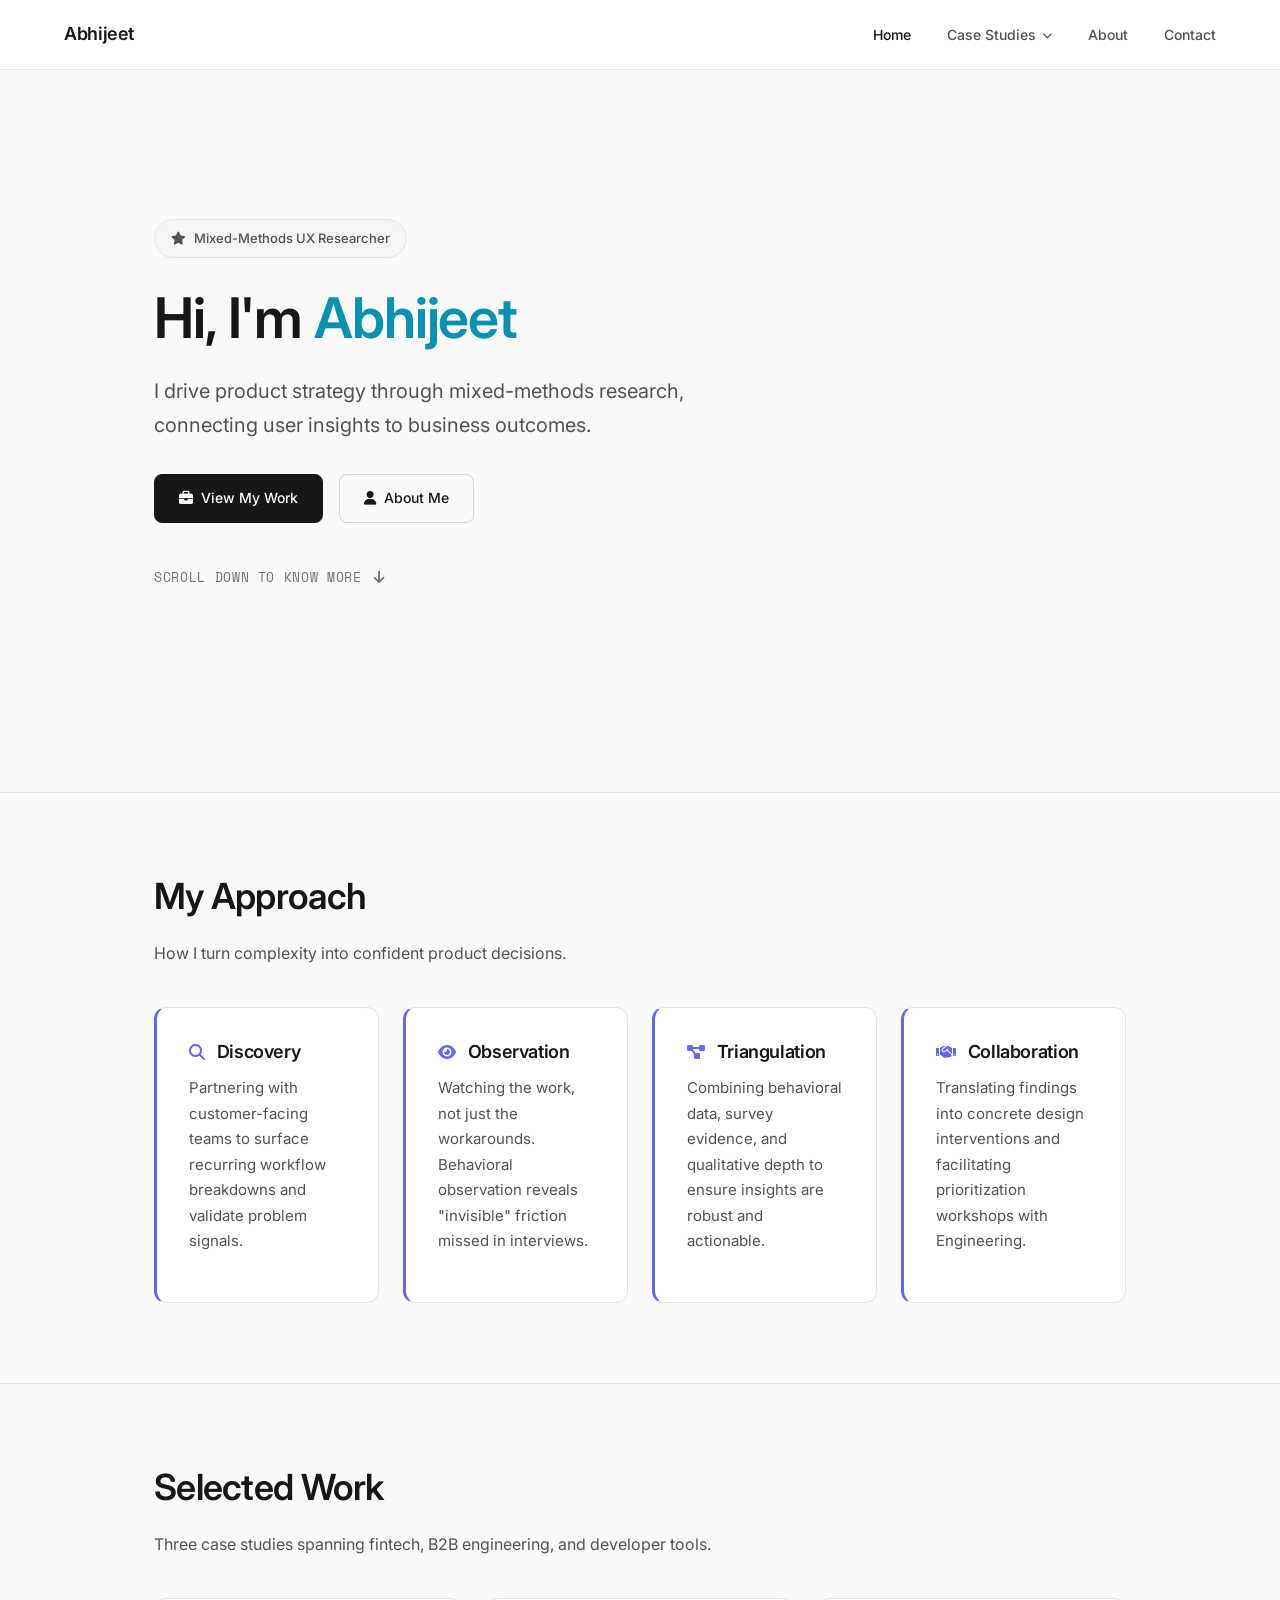
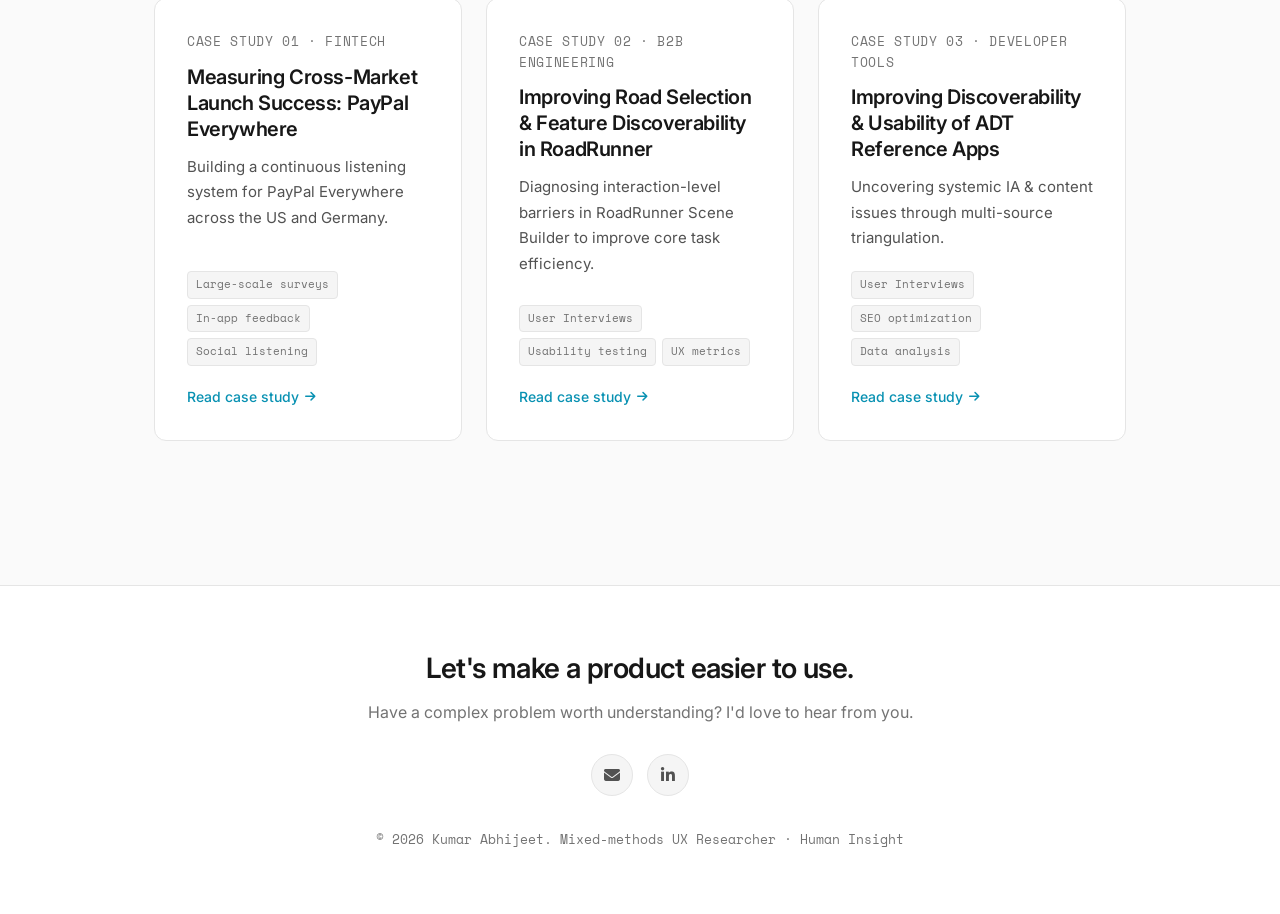
==== index.html @ 92dbcc0a "Add files via upload" ====
<!DOCTYPE html>
<html lang="en">
<head>
    <meta charset="UTF-8" />
    <meta name="viewport" content="width=device-width, initial-scale=1.0" />
    <title>Kumar Abhijeet — Mixed-Methods UX Researcher</title>
    <link rel="preconnect" href="https://fonts.googleapis.com" />
    <link rel="preconnect" href="https://fonts.gstatic.com" crossorigin />
    <link href="https://fonts.googleapis.com/css2?family=Inter:wght@300;400;500;600;700&family=Space+Mono:wght@400;700&display=swap" rel="stylesheet" />
    <link rel="stylesheet" href="https://cdnjs.cloudflare.com/ajax/libs/font-awesome/6.4.0/css/all.min.css" />
    <link rel="stylesheet" href="styles.css" />
</head>
<body>

    <!-- NAVIGATION -->
    <nav>
        <a href="index.html" class="logo">Abhijeet</a>
        <button class="nav-toggle" aria-label="Toggle navigation" onclick="document.getElementById('navLinks').classList.toggle('open')">
            <i class="fas fa-bars"></i>
        </button>
        <ul class="nav-links" id="navLinks">
            <li><a href="index.html" class="active">Home</a></li>
            <li class="nav-item">
                <a href="#" class="nav-parent">Case Studies <i class="fas fa-chevron-down"></i></a>
                <ul class="dropdown">
                    <li><a href="paypal.html"><span class="label">Case Study 01 · Fintech</span>PayPal Everywhere</a></li>
                    <li><a href="roadrunner.html"><span class="label">Case Study 02 · B2B Engineering</span>RoadRunner Scene Builder</a></li>
                    <li><a href="adt.html"><span class="label">Case Study 03 · Developer Tools</span>ADT Reference Apps</a></li>
                </ul>
            </li>
            <li><a href="about.html">About</a></li>
            <li><a href="#contact">Contact</a></li>
        </ul>
    </nav>

    <!-- HERO -->
    <section class="hero container">
        <div class="hero-content">
            <div class="hero-tag"><i class="fas fa-star"></i> Mixed-Methods UX Researcher</div>
            <h1>Hi, I'm <span style="color: var(--accent-cyan);">Abhijeet</span></h1>
            <p>I drive product strategy through mixed-methods research, connecting user insights to business outcomes.</p>
            <div class="hero-cta">
                <a href="#work" class="btn btn-primary"><i class="fas fa-briefcase"></i> View My Work</a>
                <a href="about.html" class="btn btn-secondary"><i class="fas fa-user"></i> About Me</a>
            </div>
            <a href="#approach" class="scroll-indicator">
                <span class="mono">Scroll down to know more</span>
                <i class="fas fa-arrow-down"></i>
            </a>
        </div>
    </section>

    <!-- APPROACH -->
    <section id="approach" class="section-padding section-border">
        <div class="container">
            <h2>My Approach</h2>
            <p style="max-width: 600px; margin-bottom: 2.5rem;">How I turn complexity into confident product decisions.</p>
            <div class="grid-4">
                <div class="approach-card">
                    <h3><i class="fas fa-search"></i> Discovery</h3>
                    <p>Partnering with customer-facing teams to surface recurring workflow breakdowns and validate problem signals.</p>
                </div>
                <div class="approach-card">
                    <h3><i class="fas fa-eye"></i> Observation</h3>
                    <p>Watching the work, not just the workarounds. Behavioral observation reveals "invisible" friction missed in interviews.</p>
                </div>
                <div class="approach-card">
                    <h3><i class="fas fa-project-diagram"></i> Triangulation</h3>
                    <p>Combining behavioral data, survey evidence, and qualitative depth to ensure insights are robust and actionable.</p>
                </div>
                <div class="approach-card">
                    <h3><i class="fas fa-handshake"></i> Collaboration</h3>
                    <p>Translating findings into concrete design interventions and facilitating prioritization workshops with Engineering.</p>
                </div>
            </div>
        </div>
    </section>

    <!-- SELECTED WORK -->
    <section id="work" class="section-padding section-border">
        <div class="container">
            <h2>Selected Work</h2>
            <p style="max-width: 600px;">Three case studies spanning fintech, B2B engineering, and developer tools.</p>

            <div class="case-grid">
                <a href="paypal.html" class="case-card">
                    <span class="mono">Case Study 01 · Fintech</span>
                    <h3>Measuring Cross-Market Launch Success: PayPal Everywhere</h3>
                    <p>Building a continuous listening system for PayPal Everywhere across the US and Germany.</p>
                    <div class="card-tags">
                        <span>Large-scale surveys</span>
                        <span>In-app feedback</span>
                        <span>Social listening</span>
                    </div>
                    <span class="read-more">Read case study <i class="fas fa-arrow-right"></i></span>
                </a>

                <a href="roadrunner.html" class="case-card">
                    <span class="mono">Case Study 02 · B2B Engineering</span>
                    <h3>Improving Road Selection &amp; Feature Discoverability in RoadRunner</h3>
                    <p>Diagnosing interaction-level barriers in RoadRunner Scene Builder to improve core task efficiency.</p>
                    <div class="card-tags">
                        <span>User Interviews</span>
                        <span>Usability testing</span>
                        <span>UX metrics</span>
                    </div>
                    <span class="read-more">Read case study <i class="fas fa-arrow-right"></i></span>
                </a>

                <a href="adt.html" class="case-card">
                    <span class="mono">Case Study 03 · Developer Tools</span>
                    <h3>Improving Discoverability &amp; Usability of ADT Reference Apps</h3>
                    <p>Uncovering systemic IA &amp; content issues through multi-source triangulation.</p>
                    <div class="card-tags">
                        <span>User Interviews</span>
                        <span>SEO optimization</span>
                        <span>Data analysis</span>
                    </div>
                    <span class="read-more">Read case study <i class="fas fa-arrow-right"></i></span>
                </a>
            </div>
        </div>
    </section>

    <!-- FOOTER -->
    <footer id="contact">
        <div class="container">
            <h2>Let's make a product easier to use.</h2>
            <p>Have a complex problem worth understanding? I'd love to hear from you.</p>
            <div class="social-links">
                <a href="mailto:krabhijeet.brn@gmail.com" title="Email"><i class="fas fa-envelope"></i></a>
                <a href="https://www.linkedin.com/in/kumar-abhijeet-6a80bb18b/" title="LinkedIn" target="_blank" rel="noopener noreferrer"><i class="fab fa-linkedin-in"></i></a>
            </div>
            <div class="footer-bottom">
                <p>&copy; 2026 Kumar Abhijeet. Mixed-methods UX Researcher · Human Insight</p>
            </div>
        </div>
    </footer>

</body>
</html>
---- styles.css ----
/* ============================================================
   KUMAR ABHIJEET — PORTFOLIO STYLESHEET
   ============================================================
   Table of contents:
   1.  Design tokens (CSS variables)
   2.  Reset & base
   3.  Typography
   4.  Navigation (with dropdown)
   5.  Layout containers
   6.  Hero (home page)
   7.  Page & case heroes
   8.  Case study cards (home)
   9.  Approach cards
   10. Grids
   11. Case study content (cards, tables, impact, etc.)
   12. Case study images
   13. Footer
   14. Responsive
   ============================================================ */


/* ============================================================
   1. DESIGN TOKENS
   ============================================================ */
:root {
    --bg-primary: #fafafa;
    --bg-secondary: #ffffff;
    --bg-tertiary: #f5f5f5;
    --border-color: #e5e5e5;
    --border-strong: #d4d4d4;

    --text-primary: #171717;
    --text-secondary: #525252;
    --text-tertiary: #737373;
    --text-muted: #a3a3a3;

    --accent-cyan: #0891b2;
    --accent-indigo: #6366f1;
    --accent-pink: #ec4899;
    --accent-green: #10b981;
    --accent-amber: #f59e0b;
    --accent-red: #ef4444;

    --font-sans: 'Inter', -apple-system, BlinkMacSystemFont, 'Segoe UI', sans-serif;
    --font-mono: 'Space Mono', 'Courier New', monospace;

    --radius-sm: 4px;
    --radius-md: 8px;
    --radius-lg: 12px;
}


/* ============================================================
   2. RESET & BASE
   ============================================================ */
* { margin: 0; padding: 0; box-sizing: border-box; }
html { scroll-behavior: smooth; }

body {
    font-family: var(--font-sans);
    background-color: var(--bg-primary);
    color: var(--text-primary);
    line-height: 1.6;
    -webkit-font-smoothing: antialiased;
    -moz-osx-font-smoothing: grayscale;
}


/* ============================================================
   3. TYPOGRAPHY
   ============================================================ */
h1, h2, h3, h4 {
    font-weight: 600;
    line-height: 1.3;
    color: var(--text-primary);
    letter-spacing: -0.02em;
}
h1 { font-size: clamp(2.5rem, 5vw, 3.5rem); margin-bottom: 1.5rem; }
h2 { font-size: clamp(1.75rem, 3vw, 2.25rem); margin-bottom: 1.25rem; }
h3 { font-size: 1.375rem; margin: 2rem 0 1rem; }
h4 { font-size: 1.125rem; margin-bottom: 0.75rem; }

p {
    color: var(--text-secondary);
    margin-bottom: 1rem;
    line-height: 1.7;
}
a {
    color: var(--accent-cyan);
    text-decoration: none;
}
a:hover { text-decoration: underline; }

.mono {
    font-family: var(--font-mono);
    font-size: 0.8125rem;
    letter-spacing: 0.05em;
    text-transform: uppercase;
    color: var(--text-tertiary);
}


/* ============================================================
   4. NAVIGATION
   ============================================================ */
nav {
    position: fixed;
    top: 0;
    width: 100%;
    padding: 1.25rem 5%;
    background: rgba(255, 255, 255, 0.92);
    backdrop-filter: blur(10px);
    -webkit-backdrop-filter: blur(10px);
    border-bottom: 1px solid var(--border-color);
    z-index: 1000;
    display: flex;
    justify-content: space-between;
    align-items: center;
}

.logo {
    font-family: var(--font-sans);
    font-size: 1.125rem;
    font-weight: 600;
    color: var(--text-primary);
    text-decoration: none;
    letter-spacing: -0.02em;
    z-index: 1001;
}

.nav-links {
    display: flex;
    gap: 2.25rem;
    list-style: none;
    align-items: center;
}

.nav-links > li > a {
    color: var(--text-secondary);
    font-size: 0.875rem;
    font-weight: 500;
    text-decoration: none;
    transition: color 0.2s;
    display: inline-flex;
    align-items: center;
    gap: 0.375rem;
}
.nav-links > li > a:hover { color: var(--text-primary); }
.nav-links > li > a.active { color: var(--text-primary); }

/* ---- Dropdown ---- */
.nav-item { position: relative; }

.nav-item > a i.fa-chevron-down {
    font-size: 0.625rem;
    transition: transform 0.2s;
}
.nav-item:hover > a i.fa-chevron-down { transform: rotate(180deg); }

.dropdown {
    position: absolute;
    top: 100%;
    left: 50%;
    transform: translateX(-50%) translateY(6px);
    min-width: 260px;
    background: var(--bg-secondary);
    border: 1px solid var(--border-color);
    border-radius: var(--radius-md);
    box-shadow: 0 12px 32px rgba(0, 0, 0, 0.08);
    padding: 0.5rem;
    list-style: none;
    opacity: 0;
    visibility: hidden;
    transition: opacity 0.18s ease, transform 0.18s ease, visibility 0.18s;
    margin-top: 0.75rem;
}

/* invisible hover bridge so the dropdown doesn't close in the gap */
.dropdown::before {
    content: "";
    position: absolute;
    top: -12px;
    left: 0;
    right: 0;
    height: 12px;
}

.nav-item:hover .dropdown,
.nav-item:focus-within .dropdown {
    opacity: 1;
    visibility: visible;
    transform: translateX(-50%) translateY(0);
}

.dropdown li { list-style: none; }

.dropdown a {
    display: block;
    padding: 0.625rem 0.875rem;
    font-size: 0.875rem;
    color: var(--text-secondary);
    border-radius: var(--radius-sm);
    text-decoration: none;
    transition: all 0.15s;
    font-weight: 500;
}
.dropdown a:hover {
    background: var(--bg-tertiary);
    color: var(--text-primary);
    text-decoration: none;
}

.dropdown a .label {
    font-family: var(--font-mono);
    font-size: 0.6875rem;
    color: var(--text-tertiary);
    text-transform: uppercase;
    letter-spacing: 0.05em;
    display: block;
    margin-bottom: 0.125rem;
    font-weight: 400;
}

/* ---- Mobile toggle ---- */
.nav-toggle {
    display: none;
    background: none;
    border: none;
    font-size: 1.25rem;
    color: var(--text-primary);
    cursor: pointer;
    padding: 0.5rem;
    z-index: 1001;
}


/* ============================================================
   5. LAYOUT CONTAINERS
   ============================================================ */
.container {
    max-width: 1100px;
    margin: 0 auto;
    padding: 0 5%;
}
.section-padding { padding: 5rem 0; }
.section-border { border-top: 1px solid var(--border-color); }


/* ============================================================
   6. HERO (HOME PAGE)
   ============================================================ */
.hero {
    min-height: 88vh;
    display: flex;
    align-items: center;
    padding-top: 3rem;
    padding-bottom: 2rem;
}
.hero-content { max-width: 800px; }

.hero-tag {
    display: inline-flex;
    align-items: center;
    gap: 0.5rem;
    padding: 0.5rem 1rem;
    background: var(--bg-tertiary);
    border: 1px solid var(--border-color);
    border-radius: 100px;
    color: var(--text-secondary);
    margin-bottom: 1.5rem;
    font-size: 0.8125rem;
    font-weight: 500;
}

.hero h1 { margin-bottom: 1.25rem; font-weight: 600; }
.hero p {
    font-size: 1.25rem;
    max-width: 600px;
    margin-bottom: 2rem;
    color: var(--text-secondary);
}
.hero-cta { display: flex; gap: 1rem; flex-wrap: wrap; }

/* ---- Buttons ---- */
.btn {
    padding: 0.75rem 1.5rem;
    border-radius: var(--radius-md);
    font-weight: 500;
    font-size: 0.875rem;
    transition: all 0.2s;
    display: inline-flex;
    align-items: center;
    gap: 0.5rem;
    border: 1px solid transparent;
    cursor: pointer;
    text-decoration: none;
}
.btn-primary {
    background: var(--text-primary);
    color: var(--bg-secondary);
    border-color: var(--text-primary);
}
.btn-primary:hover { opacity: 0.9; text-decoration: none; }
.btn-secondary {
    background: transparent;
    color: var(--text-primary);
    border-color: var(--border-strong);
}
.btn-secondary:hover { border-color: var(--text-primary); text-decoration: none; }

/* ---- Scroll indicator ---- */
.scroll-indicator {
    margin-top: 2.75rem;
    display: inline-flex;
    align-items: center;
    gap: 0.75rem;
    cursor: pointer;
    transition: opacity 0.2s;
    border: none;
    background: transparent;
    padding: 0;
    font: inherit;
    text-decoration: none;
}
.scroll-indicator:hover { opacity: 0.7; text-decoration: none; }
.scroll-indicator .mono { color: var(--text-tertiary); font-size: 0.8125rem; }
.scroll-indicator i {
    color: var(--text-tertiary);
    font-size: 0.875rem;
    animation: bounce-down 2s ease-in-out infinite;
}
@keyframes bounce-down {
    0%, 100% { transform: translateY(0); }
    50% { transform: translateY(6px); }
}


/* ============================================================
   7. PAGE & CASE HEROES
   ============================================================ */
.page-hero {
    padding: 8rem 0 3rem;
    border-bottom: 1px solid var(--border-color);
}
.page-hero .mono { color: var(--text-tertiary); margin-bottom: 1rem; display: block; }
.page-hero h1 { margin-bottom: 1rem; font-weight: 600; }
.page-hero p {
    font-size: 1.1875rem;
    max-width: 700px;
    margin-bottom: 0;
    color: var(--text-secondary);
}

.case-hero {
    padding: 7rem 0 3.5rem;
    border-bottom: 1px solid var(--border-color);
    margin-bottom: 3rem;
}
.case-hero .mono { color: var(--text-tertiary); margin-bottom: 1rem; display: block; }
.case-hero h1 { margin-bottom: 1rem; font-weight: 600; }
.case-hero p {
    font-size: 1.1875rem;
    max-width: 700px;
    margin-bottom: 2rem;
    color: var(--text-secondary);
}

.meta-bar {
    display: flex;
    gap: 2.5rem;
    flex-wrap: wrap;
    padding: 1.25rem;
    background: var(--bg-secondary);
    border: 1px solid var(--border-color);
    border-radius: var(--radius-md);
}
.meta-item { display: flex; flex-direction: column; gap: 0.25rem; }
.meta-item .label {
    font-family: var(--font-mono);
    font-size: 0.75rem;
    color: var(--text-tertiary);
    text-transform: uppercase;
}
.meta-item .value {
    font-size: 0.9375rem;
    font-weight: 600;
    color: var(--text-primary);
}

/* ---- Back link ---- */
.back-link {
    display: inline-flex;
    align-items: center;
    gap: 0.5rem;
    font-size: 0.875rem;
    color: var(--text-tertiary);
    text-decoration: none;
    margin-bottom: 1.5rem;
    transition: color 0.2s;
}
.back-link:hover { color: var(--accent-cyan); text-decoration: none; }
.back-link i { font-size: 0.75rem; transition: transform 0.2s; }
.back-link:hover i { transform: translateX(-3px); }

/* ---- Launch snapshot media (inside case heroes) ---- */
.hero-media {
    display: grid;
    grid-template-columns: 0.8fr 1.5fr 0.8fr;
    gap: 1rem;
    margin-top: 2.5rem;
}
.hero-media__tile {
    display: flex;
    flex-direction: column;
    margin: 0;
    background: var(--bg-secondary);
    border: 1px solid var(--border-color);
    border-radius: var(--radius-lg);
    overflow: hidden;
}
.hero-media__frame {
    flex: 1;
    display: flex;
    align-items: center;
    justify-content: center;
    padding: 1rem;
    min-height: 180px;
}
.hero-media__frame img {
    display: block;
    width: auto;
    height: auto;
    max-width: 100%;
    max-height: 180px;
    object-fit: contain;
}
.hero-media__tile figcaption {
    padding: 0.625rem 1rem;
    font-family: var(--font-mono);
    font-size: 0.75rem;
    color: var(--text-tertiary);
    border-top: 1px solid var(--border-color);
    background: var(--bg-tertiary);
    line-height: 1.5;
    letter-spacing: 0.02em;
}


/* ============================================================
   8. CASE STUDY CARDS (HOME PAGE)
   ============================================================ */
.case-grid {
    display: grid;
    grid-template-columns: repeat(auto-fit, minmax(300px, 1fr));
    gap: 1.5rem;
    margin-top: 2.5rem;
}

.case-card {
    background: var(--bg-secondary);
    border: 1px solid var(--border-color);
    border-radius: var(--radius-lg);
    padding: 2rem;
    text-decoration: none;
    color: inherit;
    transition: all 0.22s ease;
    display: flex;
    flex-direction: column;
    height: 100%;
}
.case-card:hover {
    border-color: var(--accent-cyan);
    transform: translateY(-3px);
    text-decoration: none;
    box-shadow: 0 12px 32px rgba(0, 0, 0, 0.06);
}
.case-card .mono {
    color: var(--text-tertiary);
    margin-bottom: 0.75rem;
    display: block;
}
.case-card h3 {
    margin: 0 0 0.75rem 0;
    font-size: 1.25rem;
    color: var(--text-primary);
    font-weight: 600;
}
.case-card p {
    font-size: 0.9375rem;
    color: var(--text-secondary);
    margin-bottom: 1.25rem;
    flex-grow: 1;
}

.case-card .card-tags {
    display: flex;
    flex-wrap: wrap;
    gap: 0.375rem;
    margin-bottom: 1.25rem;
}
.case-card .card-tags span {
    font-family: var(--font-mono);
    font-size: 0.6875rem;
    color: var(--text-tertiary);
    background: var(--bg-tertiary);
    border: 1px solid var(--border-color);
    border-radius: var(--radius-sm);
    padding: 0.25rem 0.5rem;
}

.case-card .read-more {
    color: var(--accent-cyan);
    font-size: 0.875rem;
    font-weight: 500;
    display: inline-flex;
    align-items: center;
    gap: 0.375rem;
}
.case-card .read-more i {
    font-size: 0.75rem;
    transition: transform 0.2s;
}
.case-card:hover .read-more i { transform: translateX(4px); }


/* ============================================================
   9. APPROACH CARDS
   ============================================================ */
.approach-card {
    background: var(--bg-secondary);
    border: 1px solid var(--border-color);
    border-radius: var(--radius-lg);
    padding: 2rem;
    border-left: 3px solid var(--accent-indigo);
}
.approach-card h3 {
    font-size: 1.125rem;
    margin: 0 0 0.75rem 0;
    display: flex;
    align-items: center;
    gap: 0.75rem;
}
.approach-card h3 i { color: var(--accent-indigo); font-size: 1rem; }
.approach-card p { font-size: 0.9375rem; }


/* ============================================================
   10. GRIDS
   ============================================================ */
.grid-4 {
    display: grid;
    grid-template-columns: repeat(auto-fit, minmax(220px, 1fr));
    gap: 1.5rem;
}

/* Fixed 2x2 grid — for four-item blocks that must stay balanced
   (auto-fit grids drop to 3 columns mid-width and orphan the 4th card) */
.grid-2x2 {
    display: grid;
    grid-template-columns: repeat(2, minmax(0, 1fr));
    gap: 1.5rem;
}
.grid-3 {
    display: grid;
    grid-template-columns: repeat(auto-fit, minmax(280px, 1fr));
    gap: 1.5rem;
}
.grid-2 {
    display: grid;
    grid-template-columns: repeat(auto-fit, minmax(300px, 1fr));
    gap: 1.5rem;
}


/* ============================================================
   11. CASE STUDY CONTENT
   ============================================================ */
.case-content { padding: 3rem 0; }
.case-section { margin-bottom: 4.5rem; }

.case-section h2 {
    display: flex;
    align-items: center;
    gap: 0.875rem;
    font-weight: 600;
}
.case-section h2 i { color: var(--accent-cyan); font-size: 1.375rem; }

/* ---- Tags ---- */
.tags { display: flex; gap: 0.5rem; flex-wrap: wrap; margin: 1.25rem 0; }
.tag {
    padding: 0.375rem 0.75rem;
    background: var(--bg-tertiary);
    border: 1px solid var(--border-color);
    border-radius: var(--radius-sm);
    font-family: var(--font-mono);
    font-size: 0.75rem;
    color: var(--text-secondary);
}

/* ---- Cards ---- */
.card {
    background: var(--bg-secondary);
    border: 1px solid var(--border-color);
    border-radius: var(--radius-lg);
    padding: 1.75rem;
    transition: transform 0.2s, border-color 0.2s;
}
.card:hover { border-color: var(--border-strong); }
.card h4 {
    color: var(--accent-cyan);
    display: flex;
    align-items: center;
    gap: 0.5rem;
    font-weight: 600;
    margin-bottom: 0.875rem;
}
.card h4 i { font-size: 0.875rem; }
.card ul { padding-left: 1.25rem; color: var(--text-secondary); font-size: 0.9375rem; }
.card li { margin-bottom: 0.5rem; }

/* ---- Highlight card ---- */
.highlight-card {
    background: linear-gradient(135deg, rgba(8, 145, 178, 0.03), rgba(99, 102, 241, 0.03));
    border: 1px solid var(--border-color);
    border-radius: var(--radius-lg);
    padding: 1.75rem;
    margin: 1.75rem 0;
}
.highlight-card h4 { color: var(--accent-amber); font-weight: 600; }

/* ---- Process flow ---- */
.process-flow {
    display: grid;
    grid-template-columns: repeat(auto-fit, minmax(220px, 1fr));
    gap: 1.25rem;
    margin: 1.75rem 0;
}
.process-step {
    background: var(--bg-secondary);
    border: 1px solid var(--border-color);
    border-radius: var(--radius-lg);
    padding: 1.75rem;
    text-align: center;
}
.process-step i {
    font-size: 1.375rem;
    color: var(--accent-indigo);
    margin-bottom: 0.875rem;
    display: block;
}
.process-step h4 {
    color: var(--text-primary);
    margin-bottom: 0.5rem;
    font-weight: 600;
    font-size: 1rem;
}
.process-step p {
    font-size: 0.875rem;
    color: var(--text-tertiary);
    margin: 0;
    line-height: 1.6;
}

/* ---- Tables ---- */
.table-wrapper {
    overflow-x: auto;
    margin: 1.75rem 0;
    border-radius: var(--radius-md);
    border: 1px solid var(--border-color);
    background: var(--bg-secondary);
}
table { width: 100%; border-collapse: collapse; min-width: 600px; }
th {
    background: var(--bg-tertiary);
    color: var(--text-primary);
    padding: 1rem;
    text-align: left;
    font-weight: 600;
    font-size: 0.8125rem;
    border-bottom: 1px solid var(--border-color);
    text-transform: uppercase;
    letter-spacing: 0.025em;
}
td {
    padding: 1rem;
    border-bottom: 1px solid var(--border-color);
    color: var(--text-secondary);
    vertical-align: top;
    font-size: 0.9375rem;
}
tr:last-child td { border-bottom: none; }
tr:hover td { background: var(--bg-tertiary); }

/* ---- Metric pills ---- */
.metric-change {
    display: inline-flex;
    align-items: center;
    gap: 0.375rem;
    padding: 0.25rem 0.625rem;
    border-radius: 4px;
    font-family: var(--font-mono);
    font-size: 0.75rem;
    font-weight: 600;
}
.metric-up { background: rgba(16, 185, 129, 0.1); color: var(--accent-green); }
.metric-down { background: rgba(239, 68, 68, 0.1); color: var(--accent-red); }
.metric-neutral { background: rgba(99, 102, 241, 0.1); color: var(--accent-indigo); }

/* ---- Cross-market panels (chart + metric insights per market) ---- */
.market-compare {
    display: grid;
    grid-template-columns: repeat(auto-fit, minmax(320px, 1fr));
    gap: 1.5rem;
    margin-top: 2rem;
}
.market-panel {
    display: flex;
    flex-direction: column;
    background: var(--bg-secondary);
    border: 1px solid var(--border-color);
    border-radius: var(--radius-lg);
    overflow: hidden;
    transition: border-color 0.2s;
}
.market-panel:hover { border-color: var(--border-strong); }

.market-panel__head {
    display: flex;
    align-items: center;
    gap: 0.5rem;
    padding: 0.875rem 1.25rem;
    background: var(--bg-tertiary);
    border-bottom: 1px solid var(--border-color);
    font-family: var(--font-mono);
    font-size: 0.75rem;
    font-weight: 600;
    text-transform: uppercase;
    letter-spacing: 0.05em;
    color: var(--text-primary);
}
.market-panel__head i { color: var(--accent-cyan); }

.market-panel .case-image {
    margin: 0;
    border: none;
    border-radius: 0;
    border-bottom: 1px solid var(--border-color);
    background: var(--bg-tertiary);
}

.market-metrics {
    list-style: none;
    margin: 0;
    padding: 0.375rem 1.25rem 0.75rem;
}
.market-metrics li {
    display: grid;
    grid-template-columns: 1fr auto;
    align-items: center;
    gap: 0.25rem 0.75rem;
    padding: 0.875rem 0;
    border-bottom: 1px solid var(--border-color);
}
.market-metrics li:last-child { border-bottom: none; }
.market-metrics__name {
    font-size: 0.9375rem;
    font-weight: 600;
    color: var(--text-primary);
}
.market-metrics__delta {
    grid-column: 1 / -1;
    font-family: var(--font-mono);
    font-size: 0.75rem;
    color: var(--text-tertiary);
    letter-spacing: 0.02em;
}

/* Methodology note shown under the cross-market panels */
.market-note {
    margin-top: 1.25rem;
    padding: 0.875rem 1.125rem;
    background: var(--bg-tertiary);
    border: 1px solid var(--border-color);
    border-left: 3px solid var(--accent-indigo);
    border-radius: var(--radius-sm);
    font-size: 0.8125rem;
    line-height: 1.7;
    color: var(--text-secondary);
}
.market-note strong { color: var(--text-primary); }
.market-note em { font-style: normal; font-weight: 600; color: var(--text-primary); }

/* ---- Priority badges ---- */
.priority-badge {
    display: inline-block;
    padding: 0.25rem 0.625rem;
    border-radius: 4px;
    font-family: var(--font-mono);
    font-weight: 600;
    font-size: 0.75rem;
}
.p0 { background: rgba(239, 68, 68, 0.12); color: var(--accent-red); }
.p1 { background: rgba(245, 158, 11, 0.12); color: var(--accent-amber); }
.p2 { background: rgba(99, 102, 241, 0.12); color: var(--accent-indigo); }

/* ---- Before / After ---- */
.before-after {
    display: grid;
    grid-template-columns: 1fr 1fr;
    gap: 1.25rem;
    margin: 1.75rem 0;
}
.ba-item {
    background: var(--bg-secondary);
    border: 1px solid var(--border-color);
    border-radius: var(--radius-lg);
    overflow: hidden;
}
.ba-header {
    padding: 0.625rem 1.25rem;
    font-family: var(--font-mono);
    font-size: 0.75rem;
    font-weight: 600;
    text-transform: uppercase;
    letter-spacing: 0.05em;
    border-bottom: 1px solid var(--border-color);
}
.ba-header.before { color: var(--accent-red); background: rgba(239, 68, 68, 0.04); }
.ba-header.after { color: var(--accent-green); background: rgba(16, 185, 129, 0.04); }
.ba-content { padding: 1.25rem; }

/* ---- Compact insight grid (findings + evidence) ---- */
.insight-grid {
    display: grid;
    grid-template-columns: repeat(auto-fit, minmax(240px, 1fr));
    gap: 1.5rem;
    margin-top: 2rem;
}
.insight-card {
    display: flex;
    flex-direction: column;
    background: var(--bg-secondary);
    border: 1px solid var(--border-color);
    border-radius: var(--radius-lg);
    overflow: hidden;
    transition: border-color 0.2s;
}
.insight-card:hover { border-color: var(--border-strong); }

.insight-card .case-image {
    margin: 0;
    border: none;
    border-radius: 0;
    border-bottom: 1px solid var(--border-color);
    background: var(--bg-tertiary);
}
.insight-card .case-image { aspect-ratio: 3 / 2; }
.insight-card .case-image img {
    display: block;
    width: 100%;
    height: 100%;
    object-fit: contain;
}

/* Icon panel for insights without a screenshot */
.insight-card__media {
    display: flex;
    align-items: center;
    justify-content: center;
    aspect-ratio: 3 / 2;
    background: linear-gradient(135deg, rgba(8, 145, 178, 0.06), rgba(99, 102, 241, 0.06));
    border-bottom: 1px solid var(--border-color);
}
.insight-card__media i { font-size: 2rem; color: var(--accent-indigo); }

.insight-card__body {
    display: flex;
    flex-direction: column;
    flex: 1;
    padding: 1.25rem;
}
.insight-card__tag { margin-bottom: 0.5rem; }
.insight-card__body h4 {
    margin: 0 0 0.5rem;
    font-size: 1.0625rem;
    color: var(--text-primary);
}
.insight-card__body > p {
    flex: 1;
    font-size: 0.875rem;
    margin-bottom: 1rem;
}
.insight-card__outcomes { margin-top: auto; }
.insight-card__outcomes p {
    font-size: 0.8125rem;
    line-height: 1.5;
    color: var(--text-secondary);
    margin: 0 0 0.4rem;
}
.insight-card__outcomes p:last-child { margin: 0; color: var(--text-primary); }
.insight-card__outcomes span {
    font-family: var(--font-mono);
    font-size: 0.625rem;
    text-transform: uppercase;
    letter-spacing: 0.05em;
    color: var(--text-tertiary);
    margin-right: 0.375rem;
}

/* ---- Impact cards ---- */
.impact-grid {
    display: grid;
    grid-template-columns: repeat(auto-fit, minmax(240px, 1fr));
    gap: 1.25rem;
    margin: 1.75rem 0;
}
.impact-card {
    background: var(--bg-secondary);
    border: 1px solid var(--border-color);
    padding: 1.75rem;
    border-radius: var(--radius-lg);
    text-align: center;
}
.impact-card i {
    font-size: 1.75rem;
    color: var(--accent-cyan);
    margin-bottom: 0.875rem;
}
.impact-card h4 {
    color: var(--text-primary);
    margin-bottom: 0.5rem;
    font-weight: 600;
}
.impact-card p {
    color: var(--text-tertiary);
    font-size: 0.875rem;
    margin: 0;
}

/* ---- Method rationale block ---- */
.method-rationale {
    background: linear-gradient(135deg, rgba(8, 145, 178, 0.04), rgba(99, 102, 241, 0.04));
    border: 1px solid var(--border-color);
    border-radius: var(--radius-lg);
    padding: 2rem;
    margin: 2rem 0;
}
.method-rationale h3 {
    margin-top: 0;
    display: flex;
    align-items: center;
    gap: 0.75rem;
}
.method-rationale ul {
    list-style: none;
    padding: 0;
    display: grid;
    grid-template-columns: 1fr 1fr;
    gap: 1rem;
}
.method-rationale ul li {
    padding-left: 1.5rem;
    position: relative;
    color: var(--text-secondary);
    font-size: 0.9375rem;
}
.method-rationale ul li::before {
    content: "✓";
    color: var(--accent-cyan);
    position: absolute;
    left: 0;
    font-weight: 700;
}

/* ---- Pull quote ---- */
.pull-quote {
    background: var(--bg-secondary);
    border-left: 4px solid var(--accent-cyan);
    padding: 1.5rem 2rem;
    margin: 1.75rem 0;
    border-radius: 0 var(--radius-md) var(--radius-md) 0;
    box-shadow: 0 1px 3px rgba(0, 0, 0, 0.04);
}
.pull-quote p {
    font-size: 1.125rem;
    font-weight: 500;
    color: var(--text-primary);
    margin: 0;
}
.pull-quote .attribution {
    font-family: var(--font-mono);
    font-size: 0.75rem;
    color: var(--text-tertiary);
    margin-top: 0.5rem;
    text-transform: uppercase;
    letter-spacing: 0.05em;
}

/* ---- Next case study CTA ---- */
.next-case {
    margin-top: 5rem;
    padding: 2.5rem;
    background: var(--bg-secondary);
    border: 1px solid var(--border-color);
    border-radius: var(--radius-lg);
    display: flex;
    justify-content: space-between;
    align-items: center;
    gap: 1.5rem;
    flex-wrap: wrap;
}
.next-case .label {
    font-family: var(--font-mono);
    font-size: 0.75rem;
    color: var(--text-tertiary);
    text-transform: uppercase;
    letter-spacing: 0.05em;
    display: block;
    margin-bottom: 0.5rem;
}
.next-case h3 {
    margin: 0;
    font-size: 1.375rem;
    font-weight: 600;
}


/* ============================================================
   12. CASE STUDY IMAGES
   ============================================================ */
.case-image {
    margin: 1.75rem 0;
    border-radius: var(--radius-md);
    overflow: hidden;
    border: 1px solid var(--border-color);
    background: var(--bg-secondary);
}
.case-image img {
    display: block;
    width: 100%;
    height: auto;
}
.case-image figcaption {
    padding: 0.625rem 1rem;
    font-family: var(--font-mono);
    font-size: 0.75rem;
    color: var(--text-tertiary);
    border-top: 1px solid var(--border-color);
    background: var(--bg-tertiary);
    text-align: left;
    line-height: 1.5;
    letter-spacing: 0.02em;
}

/* Side-by-side: user quote (left) + phone screenshot (right) */
.survey-split {
    display: grid;
    grid-template-columns: 1.1fr 0.9fr;
    gap: 2.5rem;
    align-items: center;
    margin: 2rem 0;
}
.survey-split .pull-quote { margin: 0; }
.survey-split .case-image {
    margin: 0;
    justify-self: center;
}

/* Phone-shaped screenshots shouldn't stretch to full column width */
.case-image--phone { max-width: 320px; }

/* Device shot: a phone render that brings its own dark bezel, so it floats on
   the page instead of sitting inside a bordered card */
.device-shot {
    margin: 0;
    justify-self: center;
    max-width: 250px;
}
.device-shot img {
    display: block;
    width: 100%;
    height: auto;
    border-radius: 22px;
    box-shadow: 0 14px 34px rgba(0, 0, 0, 0.18);
}
.device-shot figcaption {
    margin-top: 1rem;
    font-family: var(--font-mono);
    font-size: 0.75rem;
    color: var(--text-tertiary);
    line-height: 1.5;
    text-align: center;
    letter-spacing: 0.02em;
}

/* ---- Sub-heading inside a case section ---- */
.case-subhead {
    display: flex;
    align-items: center;
    gap: 0.625rem;
    font-weight: 600;
    margin: 2.5rem 0 0.75rem;
}
.case-subhead i { color: var(--accent-cyan); font-size: 1.125rem; }

/* ---- Continuous monitoring: listening streams ---- */
.listen-grid {
    display: grid;
    grid-template-columns: repeat(auto-fit, minmax(300px, 1fr));
    gap: 1.5rem;
    margin: 1.75rem 0 0;
}
.listen-card {
    display: flex;
    flex-direction: column;
    background: var(--bg-secondary);
    border: 1px solid var(--border-color);
    border-radius: var(--radius-lg);
    padding: 1.75rem;
    transition: border-color 0.2s;
}
.listen-card:hover { border-color: var(--border-strong); }
.listen-card__head {
    display: flex;
    align-items: flex-start;
    gap: 0.875rem;
    margin-bottom: 1rem;
}
.listen-card__head > i {
    font-size: 1.25rem;
    color: var(--accent-indigo);
    margin-top: 0.125rem;
}
.listen-card__head .mono {
    display: block;
    font-size: 0.6875rem;
    color: var(--text-muted);
    text-transform: uppercase;
    letter-spacing: 0.05em;
    margin-bottom: 0.25rem;
}
.listen-card__head h4 {
    font-size: 1rem;
    font-weight: 600;
    color: var(--text-primary);
}
.listen-card > p {
    font-size: 0.9375rem;
    color: var(--text-secondary);
    line-height: 1.7;
    margin-bottom: 1.25rem;
}
/* One output line per stream — margin-top: auto pins it to the card bottom so
   the three cards stay aligned when their body copy differs in length */
.listen-card p.listen-card__output {
    margin-top: auto;
    margin-bottom: 0;
    padding-top: 0.875rem;
    border-top: 1px solid var(--border-color);
    font-size: 0.875rem;
    color: var(--text-secondary);
    line-height: 1.6;
}
.listen-card p.listen-card__output span {
    display: block;
    font-family: var(--font-mono);
    font-size: 0.6875rem;
    text-transform: uppercase;
    letter-spacing: 0.05em;
    color: var(--text-muted);
    margin-bottom: 0.25rem;
}

/* Images inside before/after cards */
.ba-content img {
    display: block;
    width: 100%;
    height: auto;
    border-radius: var(--radius-sm);
    border: 1px solid var(--border-color);
}


/* ============================================================
   13. FOOTER
   ============================================================ */
footer {
    border-top: 1px solid var(--border-color);
    padding: 4rem 0;
    text-align: center;
    background: var(--bg-secondary);
    margin-top: 4rem;
}
footer h2 {
    font-size: 1.75rem;
    margin-bottom: 0.75rem;
    font-weight: 600;
}
footer p {
    color: var(--text-tertiary);
    margin-bottom: 1.75rem;
}

.social-links {
    display: flex;
    justify-content: center;
    gap: 0.875rem;
    margin-bottom: 2rem;
}
.social-links a {
    width: 42px;
    height: 42px;
    border-radius: 50%;
    background: var(--bg-tertiary);
    border: 1px solid var(--border-color);
    display: flex;
    align-items: center;
    justify-content: center;
    color: var(--text-secondary);
    font-size: 1rem;
    transition: all 0.2s;
    text-decoration: none;
}
.social-links a:hover {
    background: var(--text-primary);
    color: var(--bg-secondary);
    border-color: var(--text-primary);
    text-decoration: none;
}

.footer-bottom {
    color: var(--text-tertiary);
    font-size: 0.8125rem;
    font-family: var(--font-mono);
}
.footer-bottom p { margin: 0; }


/* ---- Hero impact strip ---- */
.impact-strip {
    display: grid;
    grid-template-columns: repeat(4, 1fr);
    gap: 0.75rem;
    margin: 1.5rem 0 0.5rem;
    padding: 1.25rem 1.5rem;
    background: var(--bg-secondary);
    border: 1px solid var(--border-color);
    border-radius: var(--radius-lg);
}
.impact-strip__item { display: flex; flex-direction: column; gap: 0.25rem; }
.impact-strip__num {
    font-family: var(--font-mono);
    font-size: 1.25rem;
    font-weight: 700;
    color: var(--accent-cyan);
    letter-spacing: -0.01em;
}
.impact-strip__label { font-size: 0.8125rem; color: var(--text-secondary); line-height: 1.4; }

/* ---- Context timeline ---- */
.timeline { margin-top: 2rem; }
.timeline__track {
    display: grid;
    grid-template-columns: repeat(4, 1fr);
    gap: 1rem;
    position: relative;
}
.timeline__track::before {
    content: "";
    position: absolute;
    top: 7px;
    left: 12.5%;
    right: 12.5%;
    height: 2px;
    background: var(--border-color);
}
.timeline__step { position: relative; padding-top: 1.5rem; }
.timeline__dot {
    position: absolute;
    top: 0;
    left: 0;
    width: 16px;
    height: 16px;
    border-radius: 50%;
    background: var(--accent-indigo);
    border: 3px solid var(--bg-primary);
    box-shadow: 0 0 0 2px var(--accent-indigo);
}
.timeline__phase {
    display: block;
    font-family: var(--font-mono);
    font-size: 0.6875rem;
    text-transform: uppercase;
    letter-spacing: 0.05em;
    color: var(--text-muted);
    margin-bottom: 0.375rem;
}
.timeline__step h4 { font-size: 0.9375rem; margin-bottom: 0.25rem; }
.timeline__step p { font-size: 0.8125rem; color: var(--text-tertiary); margin: 0; line-height: 1.5; }

/* ---- Composite metric split ---- */
.composite-figure { align-self: start; }
.composite-figure img { max-width: 300px; margin: 0 auto; display: block; }
.composite-lead { margin-bottom: 1.25rem; }
.composite-list p {
    display: flex;
    gap: 0.875rem;
    padding: 0.875rem 0;
    border-top: 1px solid var(--border-color);
    margin: 0;
    font-size: 0.9375rem;
    line-height: 1.6;
}
.composite-list p:last-child { border-bottom: 1px solid var(--border-color); }
.composite-list span {
    flex: 0 0 auto;
    font-family: var(--font-mono);
    font-size: 0.6875rem;
    text-transform: uppercase;
    letter-spacing: 0.05em;
    color: var(--accent-cyan);
    padding-top: 0.2rem;
    min-width: 4.25rem;
}

/* ---- Mock dashboards ---- */
.dashboard-grid {
    display: grid;
    grid-template-columns: 1fr 1fr;
    gap: 1.5rem;
    margin: 1.75rem 0 1.5rem;
}
.dashboard-shot { margin: 0; }
.dashboard-shot img {
    width: 100%;
    height: auto;
    border: 1px solid var(--border-color);
    border-radius: var(--radius-md);
    background: #ffffff;
}
.dashboard-shot figcaption {
    margin-top: 0.625rem;
    font-size: 0.8125rem;
    color: var(--text-tertiary);
    text-align: center;
}

/* --- New-layout responsive (impact strip, timeline, dashboards) --- */
@media (max-width: 900px) {
    .impact-strip { grid-template-columns: repeat(2, 1fr); }
}
@media (max-width: 768px) {
    .impact-strip { grid-template-columns: 1fr; }
    .timeline__track { grid-template-columns: 1fr; }
    .timeline__track::before { display: none; }
    .timeline__step { padding-top: 1rem; }
    .dashboard-grid { grid-template-columns: 1fr; }
}

/* ---- About page ---- */
.page-hero .title-line {
    font-size: 1.125rem;
    color: var(--accent-cyan);
    font-weight: 600;
    margin-bottom: 0.75rem;
}
.about-summary { max-width: 760px; font-size: 1.0625rem; color: var(--text-secondary); }

.exp-list { margin-top: 1.5rem; border-left: 2px solid var(--border-color); padding-left: 1.5rem; }
.exp-item { margin-bottom: 1.75rem; }
.exp-item:last-child { margin-bottom: 0; }
.exp-item__meta { display: flex; flex-wrap: wrap; align-items: baseline; gap: 0.25rem 0.875rem; margin-bottom: 0.25rem; }
.exp-item__role { font-size: 1.0625rem; font-weight: 600; color: var(--text-primary); }
.exp-item__company { font-size: 0.9375rem; color: var(--text-secondary); }
.exp-item__dates {
    font-family: var(--font-mono);
    font-size: 0.75rem;
    color: var(--text-muted);
    text-transform: uppercase;
    letter-spacing: 0.04em;
}
.exp-item ul { margin: 0.25rem 0 0; padding-left: 1.25rem; }
.exp-item li { font-size: 0.9375rem; color: var(--text-secondary); margin-bottom: 0.35rem; }

.chips { display: flex; flex-wrap: wrap; gap: 0.5rem; }
.chip {
    font-family: var(--font-mono);
    font-size: 0.75rem;
    padding: 0.3rem 0.65rem;
    border: 1px solid var(--border-color);
    border-radius: 999px;
    color: var(--text-secondary);
    background: var(--bg-tertiary);
}

.edu-item { display: flex; justify-content: space-between; align-items: baseline; gap: 1rem; padding: 1rem 0; border-top: 1px solid var(--border-color); }
.edu-item:last-child { border-bottom: 1px solid var(--border-color); }
.edu-item__degree { font-weight: 600; color: var(--text-primary); }
.edu-item__school { font-size: 0.9375rem; color: var(--text-secondary); }
.edu-item__dates { font-family: var(--font-mono); font-size: 0.75rem; color: var(--text-muted); white-space: nowrap; }

@media (max-width: 768px) {
    .edu-item { flex-direction: column; gap: 0.25rem; }
    .edu-item__dates { white-space: normal; }
}

/* ============================================================
   14. RESPONSIVE
   ============================================================ */
@media (max-width: 768px) {
    /* --- Mobile nav --- */
    .nav-toggle { display: block; }

    .nav-links {
        display: none;
        position: absolute;
        top: 100%;
        left: 0;
        right: 0;
        background: var(--bg-secondary);
        flex-direction: column;
        padding: 1rem;
        border-bottom: 1px solid var(--border-color);
        gap: 0;
        box-shadow: 0 8px 24px rgba(0, 0, 0, 0.06);
    }
    .nav-links.open { display: flex; }
    .nav-links > li { width: 100%; }
    .nav-links > li > a {
        display: flex;
        padding: 0.75rem 1rem;
        border-radius: var(--radius-sm);
        width: 100%;
    }
    .nav-links > li > a:hover { background: var(--bg-tertiary); }

    /* Turn the "Case Studies" parent into a static label on mobile */
    .nav-item .nav-parent {
        pointer-events: none;
        opacity: 0.55;
        font-family: var(--font-mono);
        font-size: 0.6875rem;
        text-transform: uppercase;
        letter-spacing: 0.05em;
        padding-bottom: 0.25rem;
    }
    .nav-item .nav-parent i { display: none; }

    /* Flatten the dropdown on mobile */
    .dropdown {
        position: static;
        opacity: 1;
        visibility: visible;
        transform: none;
        box-shadow: none;
        border: none;
        padding: 0;
        margin: 0;
        min-width: 0;
        background: transparent;
    }
    .dropdown a { padding-left: 1rem; }

    /* --- Grid collapse --- */
    .hero-media,
    .listen-grid,
    .survey-split,
    .before-after,
    .grid-2,
    .grid-2x2,
    .grid-3,
    .grid-4,
    .case-grid {
        grid-template-columns: 1fr;
    }
    .method-rationale ul { grid-template-columns: 1fr; }

    /* --- Misc spacing --- */
    .meta-bar { flex-direction: column; gap: 1rem; }
    .hero p { font-size: 1.125rem; }
    .hero {
        min-height: 80vh;
        padding-top: 2rem;
        padding-bottom: 1.5rem;
    }
    .scroll-indicator { margin-top: 2rem; }
    .page-hero { padding: 7rem 0 2.5rem; }
    .case-hero { padding: 6rem 0 2.5rem; }
    .next-case { flex-direction: column; align-items: flex-start; }
}
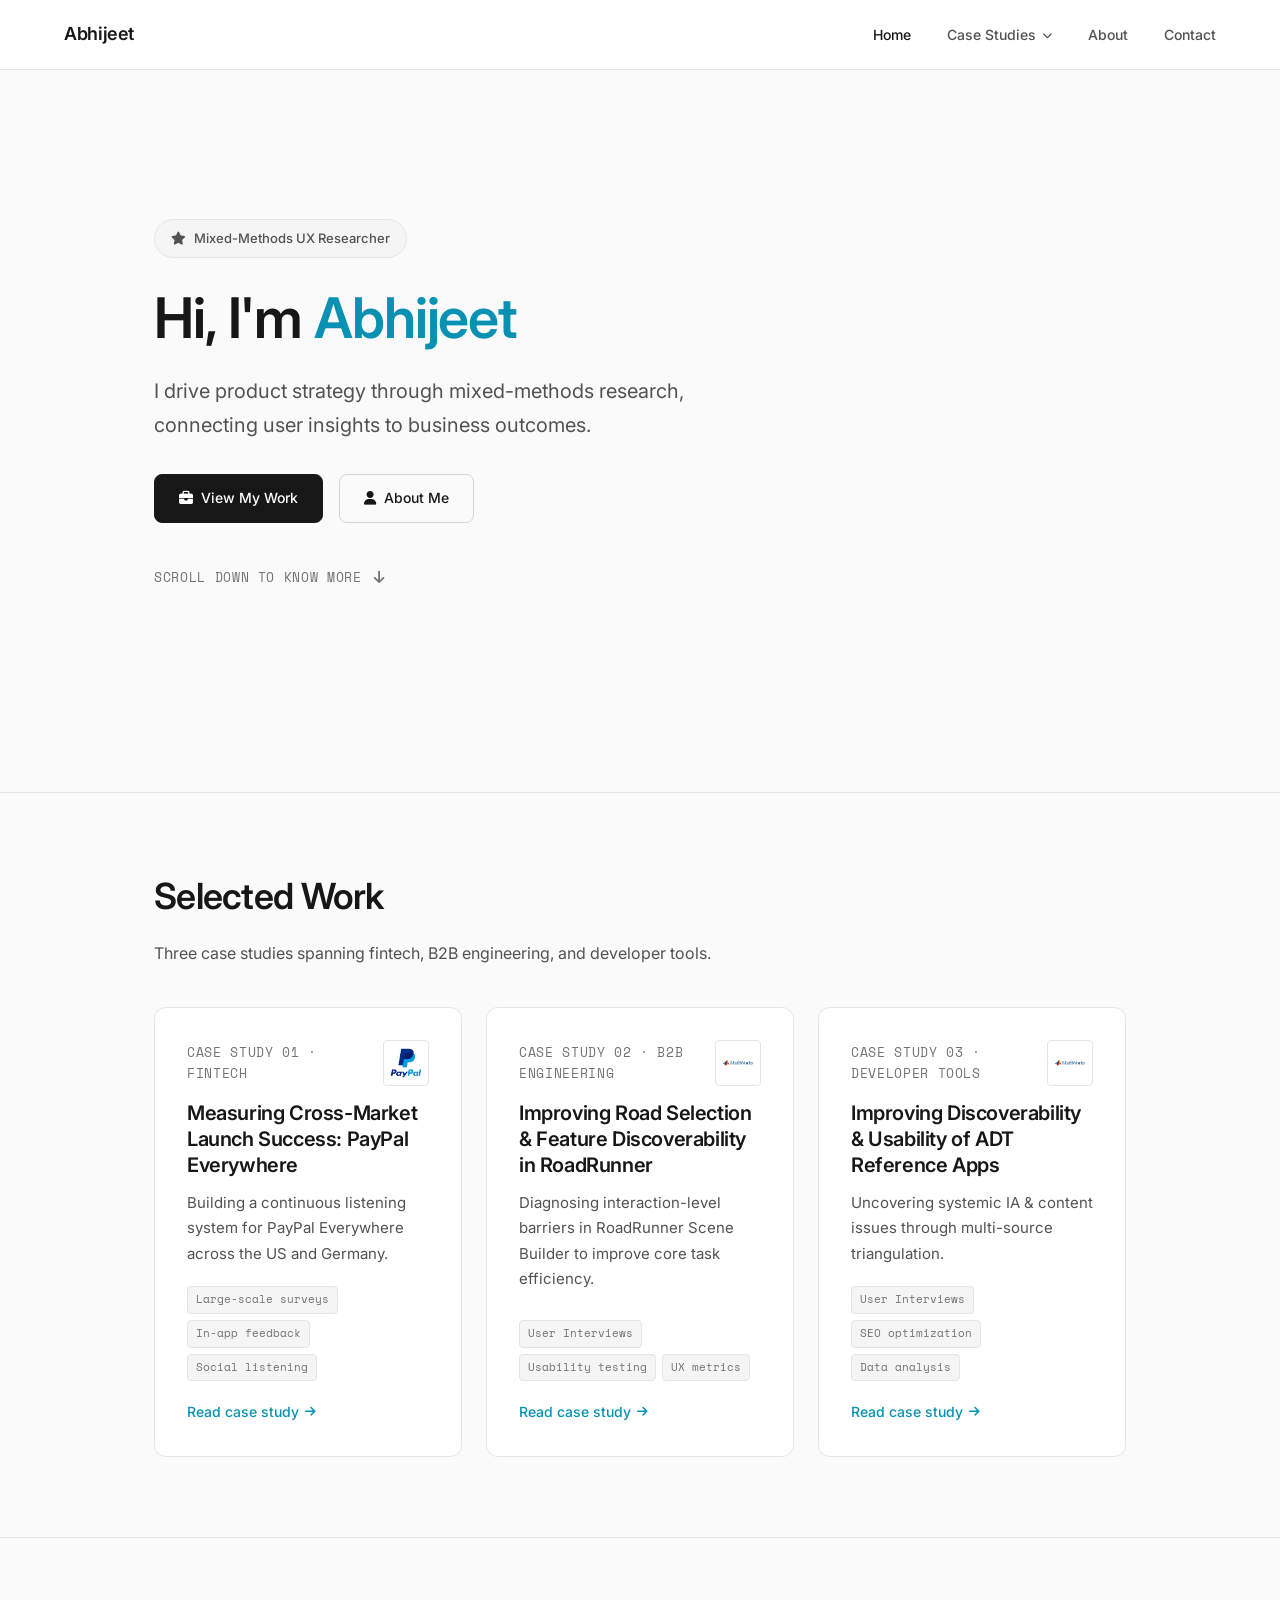
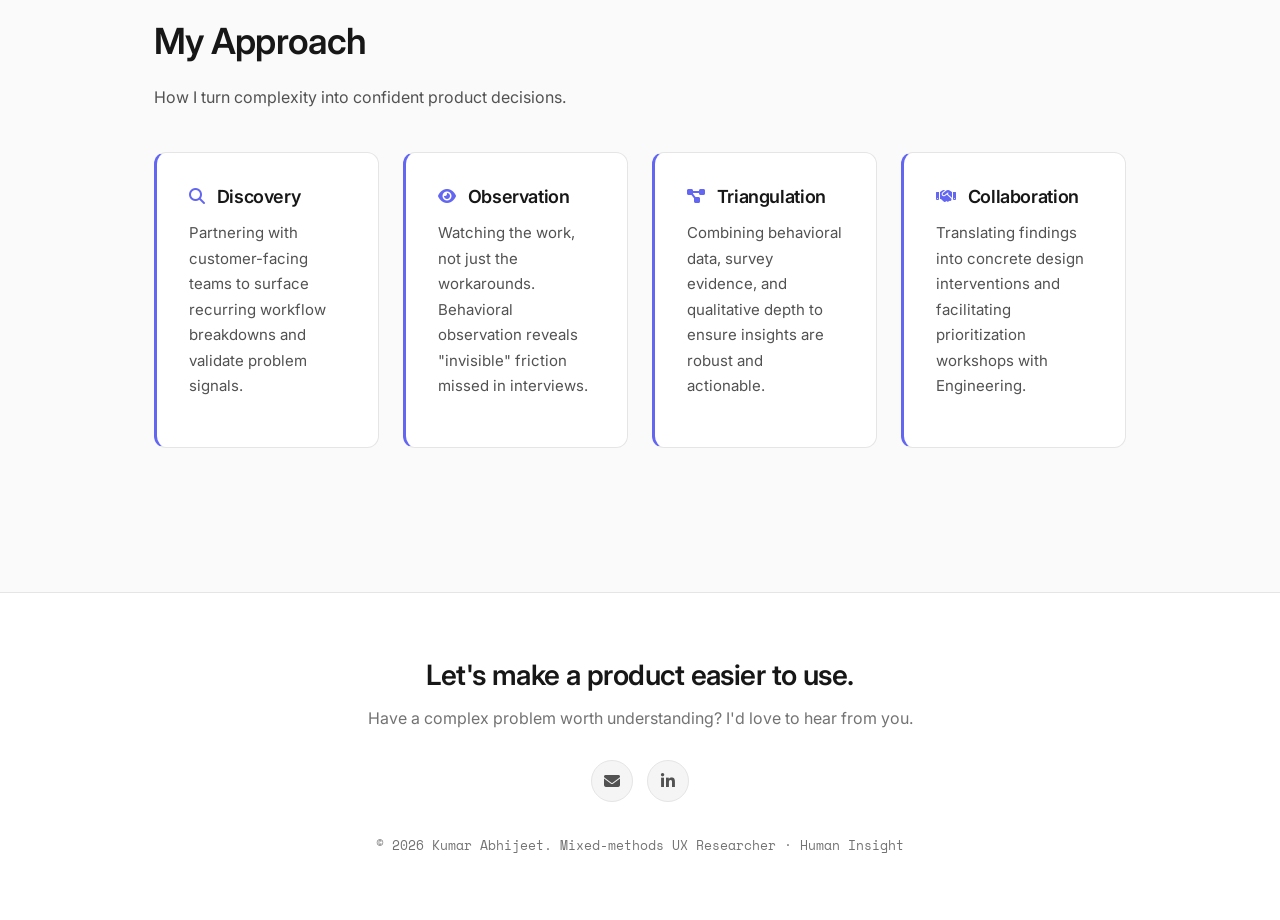
==== commit 2977b8a0: "Add case-study company logos, reorder home sections, update resume" ====
--- a/index.html
+++ b/index.html
@@ -43,10 +43,65 @@
                 <a href="#work" class="btn btn-primary"><i class="fas fa-briefcase"></i> View My Work</a>
                 <a href="about.html" class="btn btn-secondary"><i class="fas fa-user"></i> About Me</a>
             </div>
-            <a href="#approach" class="scroll-indicator">
+            <a href="#work" class="scroll-indicator">
                 <span class="mono">Scroll down to know more</span>
                 <i class="fas fa-arrow-down"></i>
             </a>
+        </div>
+    </section>
+
+    <!-- SELECTED WORK -->
+    <section id="work" class="section-padding section-border">
+        <div class="container">
+            <h2>Selected Work</h2>
+            <p style="max-width: 600px;">Three case studies spanning fintech, B2B engineering, and developer tools.</p>
+
+            <div class="case-grid">
+                <a href="paypal.html" class="case-card">
+                    <div class="case-card__head">
+                        <span class="mono">Case Study 01 · Fintech</span>
+                        <img class="case-card__logo" src="images/paypal-logo.png" alt="PayPal logo" loading="lazy" />
+                    </div>
+                    <h3>Measuring Cross-Market Launch Success: PayPal Everywhere</h3>
+                    <p>Building a continuous listening system for PayPal Everywhere across the US and Germany.</p>
+                    <div class="card-tags">
+                        <span>Large-scale surveys</span>
+                        <span>In-app feedback</span>
+                        <span>Social listening</span>
+                    </div>
+                    <span class="read-more">Read case study <i class="fas fa-arrow-right"></i></span>
+                </a>
+
+                <a href="roadrunner.html" class="case-card">
+                    <div class="case-card__head">
+                        <span class="mono">Case Study 02 · B2B Engineering</span>
+                        <img class="case-card__logo" src="images/image67.png" alt="MathWorks logo" loading="lazy" />
+                    </div>
+                    <h3>Improving Road Selection &amp; Feature Discoverability in RoadRunner</h3>
+                    <p>Diagnosing interaction-level barriers in RoadRunner Scene Builder to improve core task efficiency.</p>
+                    <div class="card-tags">
+                        <span>User Interviews</span>
+                        <span>Usability testing</span>
+                        <span>UX metrics</span>
+                    </div>
+                    <span class="read-more">Read case study <i class="fas fa-arrow-right"></i></span>
+                </a>
+
+                <a href="adt.html" class="case-card">
+                    <div class="case-card__head">
+                        <span class="mono">Case Study 03 · Developer Tools</span>
+                        <img class="case-card__logo" src="images/image67.png" alt="MathWorks logo" loading="lazy" />
+                    </div>
+                    <h3>Improving Discoverability &amp; Usability of ADT Reference Apps</h3>
+                    <p>Uncovering systemic IA &amp; content issues through multi-source triangulation.</p>
+                    <div class="card-tags">
+                        <span>User Interviews</span>
+                        <span>SEO optimization</span>
+                        <span>Data analysis</span>
+                    </div>
+                    <span class="read-more">Read case study <i class="fas fa-arrow-right"></i></span>
+                </a>
+            </div>
         </div>
     </section>
 
@@ -76,52 +131,6 @@
         </div>
     </section>
 
-    <!-- SELECTED WORK -->
-    <section id="work" class="section-padding section-border">
-        <div class="container">
-            <h2>Selected Work</h2>
-            <p style="max-width: 600px;">Three case studies spanning fintech, B2B engineering, and developer tools.</p>
-
-            <div class="case-grid">
-                <a href="paypal.html" class="case-card">
-                    <span class="mono">Case Study 01 · Fintech</span>
-                    <h3>Measuring Cross-Market Launch Success: PayPal Everywhere</h3>
-                    <p>Building a continuous listening system for PayPal Everywhere across the US and Germany.</p>
-                    <div class="card-tags">
-                        <span>Large-scale surveys</span>
-                        <span>In-app feedback</span>
-                        <span>Social listening</span>
-                    </div>
-                    <span class="read-more">Read case study <i class="fas fa-arrow-right"></i></span>
-                </a>
-
-                <a href="roadrunner.html" class="case-card">
-                    <span class="mono">Case Study 02 · B2B Engineering</span>
-                    <h3>Improving Road Selection &amp; Feature Discoverability in RoadRunner</h3>
-                    <p>Diagnosing interaction-level barriers in RoadRunner Scene Builder to improve core task efficiency.</p>
-                    <div class="card-tags">
-                        <span>User Interviews</span>
-                        <span>Usability testing</span>
-                        <span>UX metrics</span>
-                    </div>
-                    <span class="read-more">Read case study <i class="fas fa-arrow-right"></i></span>
-                </a>
-
-                <a href="adt.html" class="case-card">
-                    <span class="mono">Case Study 03 · Developer Tools</span>
-                    <h3>Improving Discoverability &amp; Usability of ADT Reference Apps</h3>
-                    <p>Uncovering systemic IA &amp; content issues through multi-source triangulation.</p>
-                    <div class="card-tags">
-                        <span>User Interviews</span>
-                        <span>SEO optimization</span>
-                        <span>Data analysis</span>
-                    </div>
-                    <span class="read-more">Read case study <i class="fas fa-arrow-right"></i></span>
-                </a>
-            </div>
-        </div>
-    </section>
-
     <!-- FOOTER -->
     <footer id="contact">
         <div class="container">
--- a/styles.css
+++ b/styles.css
@@ -479,6 +479,27 @@
     margin-bottom: 0.75rem;
     display: block;
 }
+.case-card__head {
+    display: flex;
+    align-items: flex-start;
+    justify-content: space-between;
+    gap: 1rem;
+    margin-bottom: 0.875rem;
+}
+.case-card__head .mono {
+    margin-bottom: 0;
+    padding-top: 0.15rem;
+}
+.case-card__logo {
+    width: 46px;
+    height: 46px;
+    object-fit: contain;
+    flex-shrink: 0;
+    padding: 0.4rem;
+    background: #ffffff;
+    border: 1px solid var(--border-color);
+    border-radius: var(--radius-sm);
+}
 .case-card h3 {
     margin: 0 0 0.75rem 0;
     font-size: 1.25rem;
@@ -560,6 +581,9 @@
     grid-template-columns: repeat(2, minmax(0, 1fr));
     gap: 1.5rem;
 }
+@media (max-width: 640px) {
+    .grid-2x2 { grid-template-columns: 1fr; }
+}
 .grid-3 {
     display: grid;
     grid-template-columns: repeat(auto-fit, minmax(280px, 1fr));
@@ -627,7 +651,7 @@
     padding: 1.75rem;
     margin: 1.75rem 0;
 }
-.highlight-card h4 { color: var(--accent-amber); font-weight: 600; }
+.highlight-card h4 { color: var(--accent-amber); font-weight: 600; font-size: 1.25rem; }
 
 /* ---- Process flow ---- */
 .process-flow {
@@ -691,6 +715,13 @@
 }
 tr:last-child td { border-bottom: none; }
 tr:hover td { background: var(--bg-tertiary); }
+tbody tr.row-flag td { background: rgba(245, 158, 11, 0.08); }
+tbody tr.row-flag td:first-child {
+    box-shadow: inset 3px 0 0 var(--accent-amber);
+    font-weight: 600;
+    color: var(--text-primary);
+}
+tbody tr.row-flag:hover td { background: var(--bg-tertiary); }
 
 /* ---- Metric pills ---- */
 .metric-change {
@@ -830,12 +861,142 @@
 .ba-header.after { color: var(--accent-green); background: rgba(16, 185, 129, 0.04); }
 .ba-content { padding: 1.25rem; }
 
+/* ---- Before/after comparison (image slots) ---- */
+.compare {
+    display: flex;
+    flex-direction: column;
+    gap: 0.875rem;
+    margin: 1.75rem 0;
+}
+.compare-item {
+    background: var(--bg-secondary);
+    border: 1px solid var(--border-color);
+    border-radius: var(--radius-lg);
+    padding: 1.25rem;
+}
+.compare-head {
+    margin-bottom: 1rem;
+}
+.compare-title {
+    font-weight: 600;
+    font-size: 0.9375rem;
+    color: var(--text-primary);
+}
+.compare-flow {
+    display: flex;
+    align-items: stretch;
+    gap: 0.875rem;
+    flex-wrap: wrap;
+}
+.compare-side {
+    flex: 1 1 220px;
+    display: flex;
+    flex-direction: column;
+    gap: 0.75rem;
+    padding: 0.875rem;
+    border-radius: var(--radius-md);
+}
+.compare-side--before {
+    background: rgba(239, 68, 68, 0.04);
+    border: 1px solid rgba(239, 68, 68, 0.18);
+}
+.compare-side--after {
+    background: rgba(16, 185, 129, 0.04);
+    border: 1px solid rgba(16, 185, 129, 0.18);
+}
+.compare-tag {
+    font-family: var(--font-mono);
+    font-size: 0.7rem;
+    font-weight: 600;
+    text-transform: uppercase;
+    letter-spacing: 0.06em;
+}
+.compare-tag.before { color: var(--accent-red); }
+.compare-tag.after { color: var(--accent-green); }
+.compare-media {
+    display: flex;
+    flex-wrap: wrap;
+    gap: 0.5rem;
+    align-items: center;
+}
+.compare-media img {
+    max-height: 164px;
+    width: auto;
+    border-radius: var(--radius-sm);
+}
+.compare-arrow {
+    display: flex;
+    align-items: center;
+    color: var(--accent-cyan);
+    font-size: 1.15rem;
+    flex: 0 0 auto;
+}
+.ph-slot {
+    display: inline-flex;
+    flex-direction: column;
+    align-items: center;
+    justify-content: center;
+    width: 76px;
+    height: 64px;
+    gap: 0.3rem;
+    padding: 0.25rem;
+    border: 1.5px dashed var(--border-strong);
+    border-radius: var(--radius-md);
+    background: var(--bg-tertiary);
+    color: var(--text-muted);
+    font-family: var(--font-mono);
+    font-size: 0.625rem;
+    text-transform: uppercase;
+    letter-spacing: 0.04em;
+    text-align: center;
+}
+.ph-slot i { font-size: 1rem; }
+
+/* Key / click icons */
+.key-icon {
+    height: 40px;
+    width: auto;
+    display: block;
+}
+.key-row {
+    display: inline-flex;
+    align-items: center;
+    gap: 0.3rem;
+}
+.key-group {
+    display: inline-flex;
+    flex-direction: column;
+    align-items: center;
+    gap: 0.25rem;
+}
+.key-plus,
+.key-sep {
+    font-family: var(--font-mono);
+    color: var(--text-muted);
+    font-size: 0.85rem;
+}
+.key-caption {
+    font-family: var(--font-mono);
+    font-size: 0.6rem;
+    color: var(--text-muted);
+    letter-spacing: 0.02em;
+    max-width: 92px;
+    text-align: center;
+    line-height: 1.35;
+}
+
 /* ---- Compact insight grid (findings + evidence) ---- */
 .insight-grid {
     display: grid;
     grid-template-columns: repeat(auto-fit, minmax(240px, 1fr));
     gap: 1.5rem;
     margin-top: 2rem;
+}
+/* Balanced 2x2 variant for four findings (avoids an orphan card) */
+.insight-grid--2x2 { grid-template-columns: repeat(2, minmax(0, 1fr)); }
+.insight-grid--2x2 .insight-card__media { aspect-ratio: auto; min-height: 96px; }
+@media (max-width: 640px) {
+    .insight-grid--2x2 { grid-template-columns: 1fr; }
 }
 .insight-card {
     display: flex;
@@ -936,6 +1097,117 @@
     color: var(--text-tertiary);
     font-size: 0.875rem;
     margin: 0;
+}
+
+/* Metric-led impact cards (value + mono label) */
+.impact-card .impact-metric {
+    font-size: 1.875rem;
+    font-weight: 700;
+    line-height: 1.1;
+    color: var(--text-primary);
+    margin: 0 0 0.375rem;
+}
+.impact-card .impact-metric--cyan { color: var(--accent-cyan); }
+.impact-card .impact-metric--amber { color: var(--accent-amber); }
+.impact-card .impact-metric--green { color: var(--accent-green); }
+.impact-card .impact-label {
+    display: block;
+    font-family: var(--font-mono);
+    font-size: 0.6875rem;
+    text-transform: uppercase;
+    letter-spacing: 0.05em;
+    color: var(--text-secondary);
+    margin-bottom: 0.375rem;
+}
+
+/* ---- Triangulation flow (multi-source synthesis) ---- */
+.triangulation {
+    display: flex;
+    flex-wrap: wrap;
+    align-items: stretch;
+    justify-content: center;
+    gap: 0.75rem;
+    margin: 1.75rem 0 0;
+}
+.triangulation__node {
+    flex: 1 1 140px;
+    display: flex;
+    flex-direction: column;
+    align-items: center;
+    justify-content: center;
+    gap: 0.5rem;
+    min-height: 104px;
+    padding: 1rem;
+    text-align: center;
+    background: var(--bg-secondary);
+    border: 1px solid var(--border-color);
+    border-radius: var(--radius-md);
+    font-size: 0.8125rem;
+    font-weight: 600;
+    line-height: 1.35;
+    color: var(--text-primary);
+}
+.triangulation__node i { font-size: 1.125rem; color: var(--accent-indigo); }
+.triangulation__op {
+    display: flex;
+    align-items: center;
+    font-size: 1.25rem;
+    color: var(--text-tertiary);
+}
+
+/* ---- Stat row (key research numbers) ---- */
+.stat-row {
+    display: grid;
+    grid-template-columns: repeat(3, minmax(0, 1fr));
+    gap: 1rem;
+    margin: 1.5rem 0;
+}
+.stat-card {
+    background: var(--bg-secondary);
+    border: 1px solid var(--border-color);
+    border-radius: var(--radius-md);
+    padding: 1.25rem 1.5rem;
+    text-align: center;
+}
+.stat-card__value {
+    display: block;
+    font-size: 1.5rem;
+    font-weight: 700;
+    line-height: 1.1;
+    color: var(--accent-cyan);
+}
+.stat-card__label {
+    display: block;
+    margin-top: 0.375rem;
+    font-family: var(--font-mono);
+    font-size: 0.6875rem;
+    text-transform: uppercase;
+    letter-spacing: 0.05em;
+    color: var(--text-tertiary);
+}
+
+@media (max-width: 640px) {
+    .triangulation { flex-direction: column; }
+    .triangulation__op { justify-content: center; }
+    .stat-row { grid-template-columns: 1fr; }
+}
+
+/* Impact section heading */
+.impact-heading {
+    display: flex;
+    align-items: center;
+    gap: 0.5rem;
+    font-weight: 600;
+    font-size: 1.375rem;
+    color: var(--text-primary);
+    margin: 1.75rem 0 0;
+}
+.impact-heading i {
+    color: var(--accent-cyan);
+    font-size: 1.125rem;
+}
+.impact-heading + .impact-grid {
+    margin-top: 0.75rem;
 }
 
 /* ---- Method rationale block ---- */
@@ -1052,6 +1324,158 @@
     line-height: 1.5;
     letter-spacing: 0.02em;
 }
+.case-image figcaption a {
+    color: var(--text-secondary);
+    text-decoration: underline;
+}
+.case-image figcaption a:hover { color: var(--accent-cyan); }
+
+/* Figures inside a grid that should not add outer spacing */
+.figure-flush { margin: 0; }
+
+/* Centered single chart (e.g., doc-visit pie) — keeps labels legible */
+.case-image--chart {
+    max-width: 760px;
+    margin-left: auto;
+    margin-right: auto;
+}
+
+/* ---- Doc visits: pie + table side by side ---- */
+.doc-visits-split {
+    display: grid;
+    grid-template-columns: minmax(0, 0.8fr) minmax(0, 1.2fr);
+    gap: 1.5rem;
+    align-items: start;
+    margin: 1.75rem 0;
+}
+.doc-visits-split > * { min-width: 0; }
+.doc-visits-split .case-image { margin: 0; }
+.doc-visits-split .table-wrapper { margin: 0; }
+.doc-visits-insight {
+    margin: 1rem 0 0;
+    font-size: 0.875rem;
+    line-height: 1.5;
+    color: var(--text-secondary);
+}
+.table-compact { min-width: 0; }
+.table-compact th,
+.table-compact td { padding: 0.5rem 0.35rem; }
+.table-compact th { font-size: 0.6875rem; }
+.table-compact td { font-size: 0.8125rem; }
+
+/* ---- AdWords: top-aligned split (no stretched figure) ---- */
+.adwords-split {
+    display: grid;
+    grid-template-columns: minmax(0, 0.95fr) minmax(0, 1.05fr);
+    gap: 1.5rem;
+    align-items: start;
+    margin: 1.75rem 0;
+}
+.adwords-split .case-image { margin: 0; }
+.adwords-side {
+    display: flex;
+    flex-direction: column;
+    gap: 1rem;
+}
+.adwords-takeaway {
+    margin: 0;
+    padding: 1rem 1.25rem;
+    background: var(--bg-secondary);
+    border: 1px solid var(--border-color);
+    border-left: 3px solid var(--accent-cyan);
+    border-radius: var(--radius-md);
+    font-size: 0.875rem;
+    line-height: 1.5;
+    color: var(--text-secondary);
+}
+.adwords-takeaway strong { color: var(--text-primary); }
+
+/* ---- Intercept survey: three uniform charts in one row ---- */
+.chart-trio {
+    display: grid;
+    grid-template-columns: repeat(3, minmax(0, 1fr));
+    gap: 1.25rem;
+    align-items: stretch;
+    margin: 1.75rem 0;
+}
+.chart-trio .case-image {
+    margin: 0;
+    display: flex;
+    flex-direction: column;
+}
+.chart-trio .case-image img {
+    width: 100%;
+    aspect-ratio: 5 / 3;
+    object-fit: contain;
+    background: var(--bg-secondary);
+}
+.chart-trio .case-image figcaption {
+    flex: 1;
+    display: flex;
+    align-items: center;
+    min-height: 3.5rem;
+}
+
+/* ---- User interviews: grouped step rows ---- */
+.interview-steps {
+    margin: 2rem 0 0;
+    border-top: 1px solid var(--border-color);
+}
+.interview-step {
+    display: grid;
+    grid-template-columns: minmax(0, 0.65fr) minmax(0, 1.35fr);
+    gap: 2rem;
+    align-items: center;
+    padding: 2rem 0;
+    border-bottom: 1px solid var(--border-color);
+}
+.interview-step__label {
+    display: block;
+    font-family: var(--font-mono);
+    font-size: 0.6875rem;
+    letter-spacing: 0.05em;
+    text-transform: uppercase;
+    color: var(--accent-cyan);
+    margin-bottom: 0.5rem;
+}
+.interview-step h4 {
+    margin: 0 0 0.5rem;
+    font-size: 1.125rem;
+    color: var(--text-primary);
+}
+.interview-step p {
+    margin: 0;
+    font-size: 0.9375rem;
+    line-height: 1.6;
+    color: var(--text-secondary);
+}
+.interview-step .case-image { margin: 0; }
+
+@media (max-width: 768px) {
+    .doc-visits-split,
+    .adwords-split,
+    .chart-trio,
+    .interview-step { grid-template-columns: 1fr; }
+    .interview-step { gap: 1rem; padding: 1.5rem 0; }
+}
+
+/* Small source / methodology note under a figure or table */
+.source-note {
+    font-family: var(--font-mono);
+    font-size: 0.75rem;
+    color: var(--text-tertiary);
+    letter-spacing: 0.02em;
+    line-height: 1.5;
+    margin: 0.5rem 0 0;
+}
+
+/* Bulleted challenge list inside Context */
+.challenge-list {
+    padding-left: 1.25rem;
+    color: var(--text-secondary);
+    font-size: 0.9375rem;
+}
+.challenge-list li { margin-bottom: 0.4rem; }
 
 /* Side-by-side: user quote (left) + phone screenshot (right) */
 .survey-split {
@@ -1404,6 +1828,338 @@
     .edu-item { flex-direction: column; gap: 0.25rem; }
     .edu-item__dates { white-space: normal; }
 }
+
+/* ---- Two-tile launch snapshot (brand + tool surface) ---- */
+.hero-media--two {
+    grid-template-columns: 0.9fr 1.5fr;
+}
+
+/* ---- Card media: screenshot slot or placeholder (compact thumbnails) ---- */
+.card-media {
+    width: 100%;
+    max-width: 150px;
+    aspect-ratio: 4 / 3;
+    border-radius: var(--radius-md);
+    overflow: hidden;
+    margin: 0 auto 0.875rem;
+    background: var(--bg-tertiary);
+    display: flex;
+    align-items: center;
+    justify-content: center;
+}
+.card-media img {
+    display: block;
+    width: 100%;
+    height: 100%;
+    object-fit: cover;
+}
+.card-media--placeholder {
+    flex-direction: column;
+    gap: 0.3rem;
+    border: 1.5px dashed var(--border-strong);
+    color: var(--text-muted);
+    font-family: var(--font-mono);
+    font-size: 0.625rem;
+    text-transform: uppercase;
+    letter-spacing: 0.04em;
+    text-align: center;
+}
+.card-media--placeholder i { font-size: 1.1rem; }
+
+/* ---- Compact hero snapshot (brand + tool surface, smaller) ---- */
+.hero-media--compact .hero-media__frame { min-height: 130px; padding: 0.75rem; }
+.hero-media--compact .hero-media__frame img { max-height: 118px; }
+
+/* ---- Context: text left, screenshot right ---- */
+.context-split {
+    display: grid;
+    grid-template-columns: 1.1fr 0.9fr;
+    gap: 2.5rem;
+    align-items: center;
+    margin: 1.5rem 0;
+}
+.context-split h3:first-child { margin-top: 0; }
+.context-split .case-image { margin: 0; justify-self: center; max-width: 80%; }
+
+/* ---- Grouped capture cards (subtle shared panel) ---- */
+.capture-group {
+    display: grid;
+    grid-template-columns: repeat(4, minmax(0, 1fr));
+    gap: 0.875rem;
+    margin-top: 1.5rem;
+    padding: 1rem;
+    background: var(--bg-tertiary);
+    border: 1px solid var(--border-color);
+    border-radius: var(--radius-lg);
+}
+.capture-group .card { padding: 1rem; }
+.capture-group .card h4 { font-size: 0.9375rem; }
+.capture-group .card p { font-size: 0.8125rem; line-height: 1.55; }
+.capture-group .card-media { max-width: 96px; margin-bottom: 0.75rem; }
+.capture-group .card-media--placeholder { font-size: 0.5rem; }
+.capture-group .card-media--placeholder i { font-size: 0.9rem; }
+
+/* ---- Capture cards: real artifacts (full-width, uncropped) ---- */
+.capture-group .card-media {
+    max-width: 100%;
+    aspect-ratio: 3 / 2;
+    background: #ffffff;
+    border: 1px solid var(--border-color);
+}
+.capture-group .card-media img {
+    object-fit: contain;
+}
+.capture-group .card-media--video {
+    flex-direction: column;
+    gap: 0.4rem;
+    background: linear-gradient(135deg, rgba(8, 145, 178, 0.07), rgba(99, 102, 241, 0.07));
+    color: var(--text-secondary);
+    font-family: var(--font-mono);
+    font-size: 0.625rem;
+    text-transform: uppercase;
+    letter-spacing: 0.04em;
+    border: 1px solid var(--border-color);
+}
+.capture-group .card-media--video i {
+    font-size: 1rem;
+    color: var(--accent-cyan);
+    width: 2.25rem;
+    height: 2.25rem;
+    display: flex;
+    align-items: center;
+    justify-content: center;
+    border-radius: 50%;
+    background: rgba(8, 145, 178, 0.14);
+}
+
+/* ---- Session setup persona row ---- */
+.persona-row {
+    display: grid;
+    grid-template-columns: 1fr 1fr;
+    gap: 0.875rem;
+    margin-bottom: 1rem;
+}
+.persona {
+    margin: 0;
+    display: flex;
+    flex-direction: column;
+    align-items: center;
+    gap: 0.5rem;
+    text-align: center;
+}
+.persona-avatar {
+    width: 72px;
+    height: 72px;
+    border-radius: var(--radius-md);
+    overflow: hidden;
+    background: var(--bg-tertiary);
+    border: 1px solid var(--border-color);
+    display: flex;
+    align-items: center;
+    justify-content: center;
+}
+.persona-avatar img {
+    width: 100%;
+    height: 100%;
+    object-fit: contain;
+}
+.persona figcaption {
+    font-size: 0.8125rem;
+    color: var(--text-secondary);
+    line-height: 1.45;
+}
+.persona figcaption strong {
+    display: block;
+    color: var(--text-primary);
+    font-size: 0.875rem;
+}
+.session-format {
+    margin: 0;
+    font-size: 0.875rem;
+    color: var(--text-secondary);
+    border-top: 1px solid var(--border-color);
+    padding-top: 0.75rem;
+}
+.session-format i { color: var(--accent-cyan); margin-right: 0.375rem; }
+.session-format strong { color: var(--text-primary); }
+
+@media (max-width: 1024px) {
+    .capture-group { grid-template-columns: repeat(2, minmax(0, 1fr)); }
+}
+
+/* ---- Equal-height media row (align images + captions) ---- */
+.equal-media { align-items: stretch; }
+.equal-media .case-image { display: flex; flex-direction: column; }
+.equal-media .case-image img {
+    width: 100%;
+    height: 240px;
+    object-fit: contain;
+    background: var(--bg-secondary);
+}
+.equal-media .case-image figcaption { margin-top: auto; }
+
+/* ---- Ease-rating pills (highlight scores < 4) ---- */
+.ease-pill {
+    display: inline-flex;
+    align-items: center;
+    justify-content: center;
+    min-width: 2.5rem;
+    padding: 0.25rem 0.6rem;
+    border-radius: 6px;
+    font-weight: 600;
+    font-family: var(--font-mono);
+}
+.ease-ok { background: rgba(16, 185, 129, 0.12); color: var(--accent-green); }
+.ease-low { background: rgba(245, 158, 11, 0.15); color: #b45309; }
+.ease-lowest { background: rgba(239, 68, 68, 0.14); color: var(--accent-red); }
+
+/* ---- Prioritization pills (color-coded cells) ---- */
+.pill {
+    display: inline-block;
+    padding: 0.18rem 0.55rem;
+    border-radius: 999px;
+    font-size: 0.75rem;
+    font-weight: 600;
+    font-family: var(--font-mono);
+}
+.pill--green { background: rgba(16, 185, 129, 0.12); color: var(--accent-green); }
+.pill--amber { background: rgba(245, 158, 11, 0.15); color: #b45309; }
+.pill--red { background: rgba(239, 68, 68, 0.12); color: var(--accent-red); }
+
+/* ---- Key findings: design change + validation ---- */
+.design-change {
+    display: flex;
+    align-items: flex-start;
+    gap: 0.625rem;
+    margin: 1rem 0 1.25rem;
+    padding: 0.875rem 1.125rem;
+    background: rgba(16, 185, 129, 0.06);
+    border: 1px solid rgba(16, 185, 129, 0.22);
+    border-left: 3px solid var(--accent-green);
+    border-radius: var(--radius-md);
+    color: var(--text-secondary);
+    font-size: 0.9375rem;
+    line-height: 1.6;
+}
+.design-change i { color: var(--accent-green); margin-top: 0.2rem; }
+.design-change strong { color: var(--text-primary); }
+.validation-note {
+    display: flex;
+    align-items: center;
+    gap: 0.5rem;
+    margin: 1.5rem 0 0;
+    font-family: var(--font-mono);
+    font-size: 0.75rem;
+    color: var(--text-tertiary);
+}
+.validation-note i { color: var(--accent-green); }
+
+/* Responsive for the above */
+@media (max-width: 768px) {
+    .context-split { grid-template-columns: 1fr; }
+    .capture-group { grid-template-columns: 1fr; }
+    .equal-media .case-image img { height: auto; max-height: 240px; }
+}
+
+/* ---- Case hero: title left, brand logo right ---- */
+.hero-title-row {
+    display: grid;
+    grid-template-columns: 1fr auto;
+    gap: 2rem;
+    align-items: center;
+}
+.hero-logo {
+    margin: 0;
+    display: flex;
+    flex-direction: column;
+    align-items: center;
+    gap: 0.5rem;
+    padding: 1rem 1.25rem;
+    border: 1px solid var(--border-color);
+    border-radius: var(--radius-lg);
+    background: var(--bg-secondary);
+}
+.hero-logo img { width: 100px; height: auto; }
+.hero-logo figcaption {
+    font-family: var(--font-mono);
+    font-size: 0.75rem;
+    color: var(--text-tertiary);
+    letter-spacing: 0.02em;
+}
+@media (max-width: 768px) {
+    .hero-title-row { grid-template-columns: 1fr; }
+    .hero-logo { justify-self: start; }
+}
+
+/* Single-tile launch snapshot (centered map) */
+.hero-media--single {
+    grid-template-columns: 1fr;
+    max-width: 560px;
+    margin-left: auto;
+    margin-right: auto;
+}
+
+/* Taller single snapshot for composite product imagery */
+.hero-media--tall .hero-media__frame { min-height: 260px; }
+.hero-media--tall .hero-media__frame img { max-height: 260px; }
+@media (max-width: 640px) {
+    .hero-media--tall .hero-media__frame { min-height: 180px; }
+    .hero-media--tall .hero-media__frame img { max-height: 180px; }
+}
+
+/* ---- Context: two product visuals side by side ---- */
+.context-media {
+    display: flex;
+    flex-wrap: wrap;
+    gap: 1.5rem;
+    justify-content: center;
+    align-items: flex-start;
+}
+.context-media .device-shot { max-width: 190px; }
+.debit-card-shot {
+    margin: 0;
+    display: flex;
+    flex-direction: column;
+    align-items: center;
+    gap: 0.625rem;
+}
+.debit-card-shot img {
+    width: 132px;
+    height: auto;
+    border-radius: 14px;
+    box-shadow: 0 14px 30px rgba(0, 0, 0, 0.16);
+}
+.debit-card-shot figcaption {
+    font-family: var(--font-mono);
+    font-size: 0.75rem;
+    color: var(--text-tertiary);
+    line-height: 1.5;
+    text-align: center;
+    letter-spacing: 0.02em;
+}
+
+@media (max-width: 768px) {
+    .hero-title-row { grid-template-columns: 1fr; }
+    .hero-logo { justify-self: center; }
+    .context-media { flex-direction: column; align-items: center; }
+    .context-media .device-shot { max-width: 200px; }
+}
+
+/* ---- Subtle scope clarifications ---- */
+.scope-note {
+    display: flex;
+    align-items: flex-start;
+    gap: 0.5rem;
+    margin: 0.75rem 0 0;
+    font-size: 0.8125rem;
+    color: var(--text-tertiary);
+    line-height: 1.5;
+}
+.scope-note i { color: var(--accent-cyan); margin-top: 0.2rem; }
+
+/* ---- Research focus block ---- */
+.research-focus { margin-top: 1.75rem; }
+.research-focus h3 { margin-top: 0; }
 
 /* ============================================================
    14. RESPONSIVE
